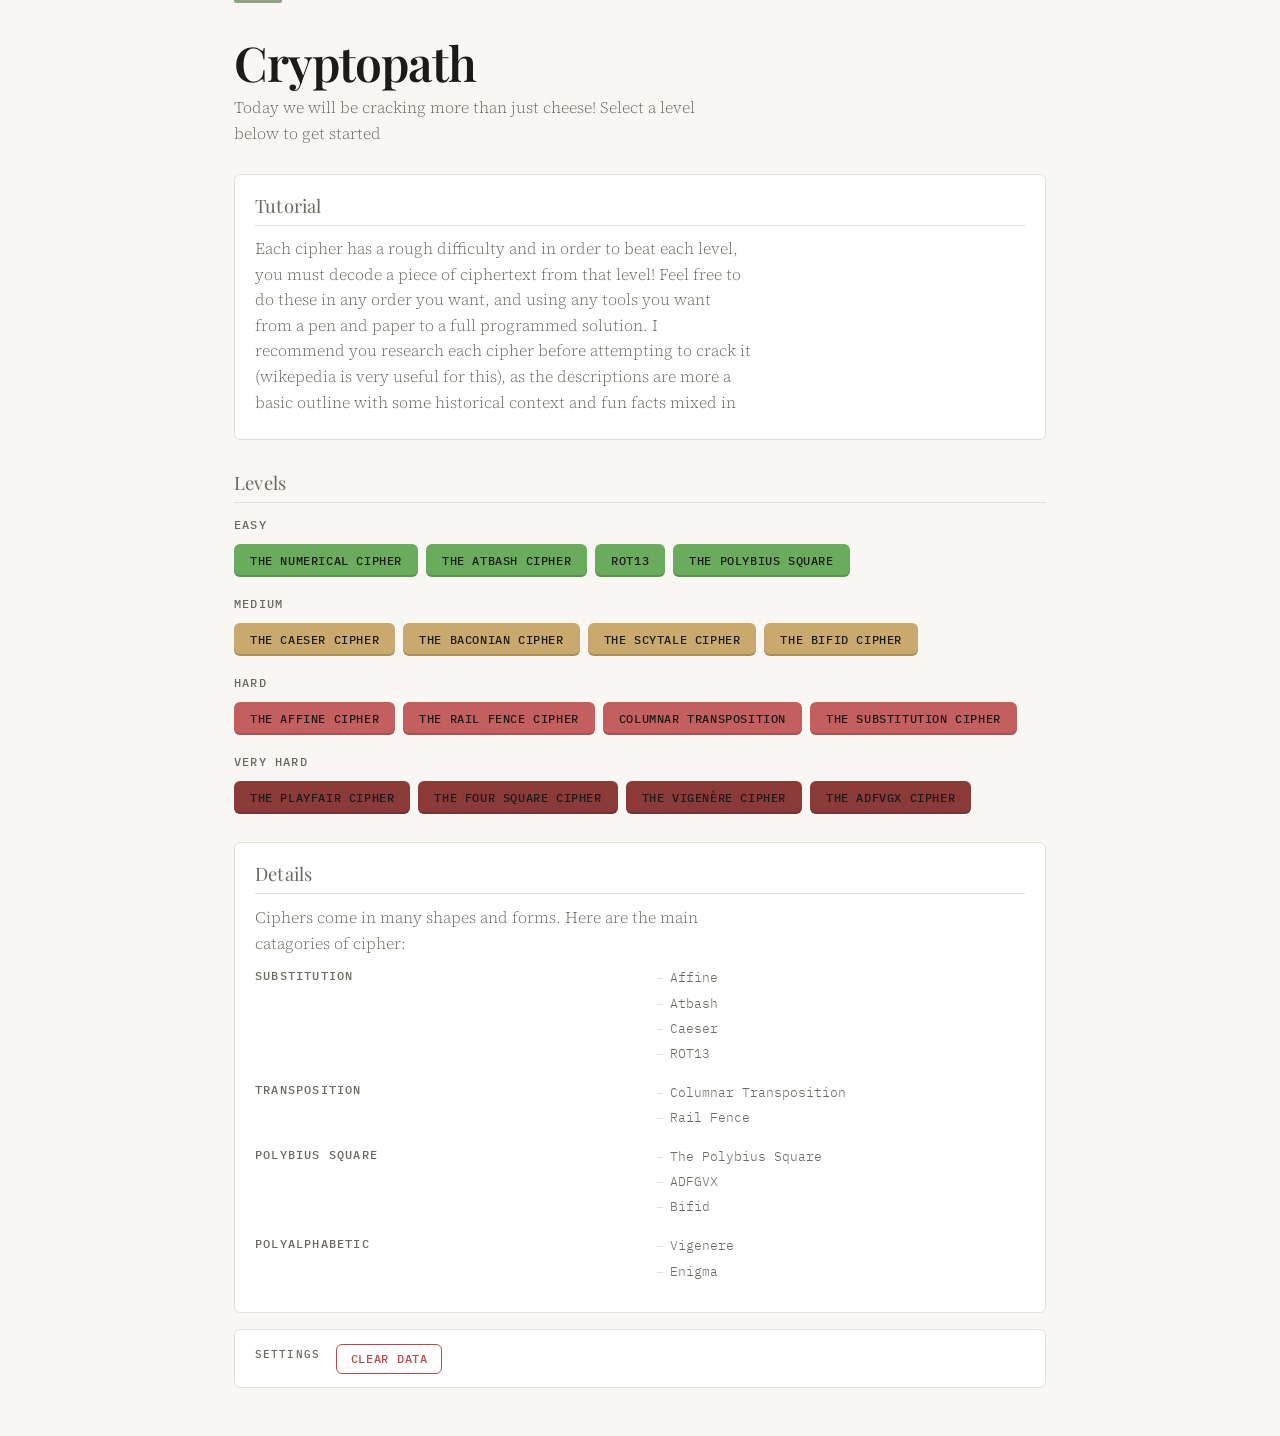
==== index.html @ cd08a880 "Added like all the project files Incredible" ====
<!doctype html>
<html>
    <head>
        <meta charset="UTF-8" />

        <link rel="stylesheet" href="index.css" />
        <title>Cryptopath</title>
        <script src="levelData.js"></script>
    </head>
    <body>
        <div id="title"></div>
        <h1>Cryptopath</h1>
        <p>
            Today we will be cracking more than just cheese! Select a level
            below to get started
        </p>
        <div id="tutorial">
            <h2>Tutorial</h2>
            <p>
                Each cipher has a rough difficulty and in order to beat each
                level, you must decode a piece of ciphertext from that level!
                Feel free to do these in any order you want, and using any tools
                you want from a pen and paper to a full programmed solution. I
                recommend you research each cipher before attempting to crack it
                (wikepedia is very useful for this), as the descriptions are
                more a basic outline with some historical context and fun facts
                mixed in
            </p>
        </div>
        <h2>Levels</h2>
        <div id="levelGrid"></div>
        <div id="details">
            <h2>Details</h2>
            <p>
                Ciphers come in many shapes and forms. Here are the main
                catagories of cipher:
            </p>
            <h3>Substitution</h3>
            <ul>
                <li>Affine</li>
                <li>Atbash</li>
                <li>Caeser</li>
                <li>ROT13</li>
            </ul>
            <h3>Transposition</h3>
            <ul>
                <li>Columnar Transposition</li>
                <li>Rail Fence</li>
            </ul>
            <h3>Polybius Square</h3>
            <ul>
                <li>The Polybius Square</li>
                <li>ADFGVX</li>
                <li>Bifid</li>
            </ul>
            <h3>Polyalphabetic</h3>
            <ul>
                <li>Vigenere</li>
                <li>Enigma</li>
            </ul>
        </div>
        <div id="settings">
            <h4>Settings</h4>
            <button
                type="button"
                id="clearData"
                onclick="
                    localStorage.clear();
                    alert(
                        'Data has been cleared, all levels marked as unfinished',
                    );
                    window.location.reload();
                "
            >
                Clear Data
            </button>
        </div>

        <script src="index.js"></script>
    </body>
</html>
---- index.css ----
@import url("https://fonts.googleapis.com/css2?family=Playfair+Display:wght@400;600&family=IBM+Plex+Mono:wght@400;500&family=Source+Serif+4:ital,wght@0,300;0,400;1,300&display=swap");

/* ─── Variables ─────────────────────────────────────────── */
:root {
    --bg: #f8f7f4;
    --surface: #ffffff;
    --border: #e4e1da;
    --text: #1c1b18;
    --text-muted: #6b6860;
    --accent: #4a6741;
    --accent-dim: #4a674118;
    --mono: "IBM Plex Mono", monospace;
    --serif: "Playfair Display", Georgia, serif;
    --body: "Source Serif 4", Georgia, serif;
    --radius: 6px;
    --max-w: 860px;
}

/* ─── Reset & Base ──────────────────────────────────────── */
*,
*::before,
*::after {
    box-sizing: border-box;
    margin: 0;
    padding: 0;
}

html {
    font-size: 16px;
}

body {
    background: var(--bg);
    color: var(--text);
    font-family: var(--body);
    font-weight: 300;
    line-height: 1.6;
    padding-bottom: 3rem;
    max-width: var(--max-w);
    margin: 0 auto;
    padding-left: 1.5rem;
    padding-right: 1.5rem;
}

/* ─── Typography ────────────────────────────────────────── */
h1 {
    font-family: var(--serif);
    font-size: clamp(2rem, 5vw, 3rem);
    font-weight: 600;
    line-height: 1.15;
    letter-spacing: -0.02em;
    color: var(--text);
}

h2 {
    font-family: var(--serif);
    font-size: 1.15rem;
    font-weight: 400;
    color: var(--text-muted);
    letter-spacing: 0.01em;
    padding-bottom: 0.3rem;
    border-bottom: 1px solid var(--border);
    margin-bottom: 0.6rem;
}

h3 {
    font-family: var(--mono);
    font-size: 0.75rem;
    font-weight: 500;
    text-transform: uppercase;
    letter-spacing: 0.1em;
    color: var(--text-muted);
    margin-bottom: 0.4rem;
}

h4 {
    font-family: var(--mono);
    font-size: 0.7rem;
    font-weight: 500;
    text-transform: uppercase;
    letter-spacing: 0.1em;
    color: var(--text-muted);
    margin-bottom: 0.5rem;
}

p {
    color: var(--text-muted);
    margin-bottom: 0.5rem;
    max-width: 62ch;
}

ul {
    list-style: none;
    padding: 0;
    margin: 0 0 0.75rem;
}

ul li {
    font-family: var(--mono);
    font-size: 0.8rem;
    color: var(--text-muted);
    padding: 0.15rem 0;
    padding-left: 0.9rem;
    position: relative;
}

ul li::before {
    content: "\2013";
    position: absolute;
    left: 0;
    color: var(--border);
}

/* ─── Title / Hero ──────────────────────────────────────── */
#title {
    height: 3px;
    background: var(--accent);
    border-radius: 0 0 2px 2px;
    width: 3rem;
    margin-bottom: 2rem;
    opacity: 0.6;
}

body > h1 {
    margin-bottom: 0.3rem;
}
body > p {
    margin-bottom: 1.75rem;
}

/* ─── Tutorial ──────────────────────────────────────────── */
#tutorial {
    background: var(--surface);
    border: 1px solid var(--border);
    border-radius: var(--radius);
    padding: 1rem 1.25rem;
    margin-bottom: 1.75rem;
}

/* ─── Level Grid ────────────────────────────────────────── */
body > h2 {
    margin-bottom: 0.75rem;
}

#levelGrid {
    display: flex;
    flex-wrap: wrap;
    gap: 0.5rem;
    align-items: flex-start;
    margin-bottom: 1.75rem;
}

/* Difficulty headings injected by JS */
#levelGrid h3 {
    width: 100%;
    margin-top: 0.6rem;
    margin-bottom: 0.1rem;
}

#levelGrid h3:first-child {
    margin-top: 0;
}

/* Level buttons – JS sets background-color inline for difficulty/completion.
   We handle shape, text, and hover here. */
#levelGrid button {
    font-family: var(--mono);
    font-size: 0.75rem;
    font-weight: 500;
    letter-spacing: 0.05em;
    text-transform: uppercase;
    color: #1c1b18;
    border: none;
    border-radius: var(--radius);
    padding: 0.55rem 1rem;
    cursor: pointer;
    transition:
        filter 0.15s,
        transform 0.1s;
    /* Keep JS background-color but add a subtle inner shadow for depth */
    box-shadow: inset 0 -2px 0 rgba(0, 0, 0, 0.15);
}

#levelGrid button:hover {
    filter: brightness(1.1);
    transform: translateY(-1px);
}

#levelGrid button:active {
    transform: translateY(0);
    filter: brightness(0.95);
    box-shadow: inset 0 1px 0 rgba(0, 0, 0, 0.1);
}

/* ─── Details ───────────────────────────────────────────── */
#details {
    background: var(--surface);
    border: 1px solid var(--border);
    border-radius: var(--radius);
    padding: 1rem 1.25rem;
    margin-bottom: 1rem;
    /* Lay out the cipher category columns */
    display: grid;
    grid-template-columns: 1fr 1fr;
    grid-template-rows: auto;
    column-gap: 2rem;
    row-gap: 0.1rem;
}

/* Span intro text and heading across both columns */
#details > h2,
#details > p {
    grid-column: 1 / -1;
}

/* ─── Settings ──────────────────────────────────────────── */
#settings {
    background: var(--surface);
    border: 1px solid var(--border);
    border-radius: var(--radius);
    padding: 0.85rem 1.25rem;
    display: flex;
    align-items: center;
    gap: 1rem;
}

#clearData {
    font-family: var(--mono);
    font-size: 0.75rem;
    font-weight: 500;
    letter-spacing: 0.06em;
    text-transform: uppercase;
    color: #b94a4a;
    background: transparent;
    border: 1px solid #b94a4a;
    border-radius: var(--radius);
    padding: 0.4rem 0.85rem;
    cursor: pointer;
    transition:
        background 0.15s,
        color 0.15s;
}

#clearData:hover {
    background: #b94a4a;
    color: #fff;
}

/* ─── Responsive ────────────────────────────────────────── */
@media (max-width: 520px) {
    #details {
        grid-template-columns: 1fr;
    }

    #levelGrid button {
        font-size: 0.7rem;
        padding: 0.5rem 0.75rem;
    }
}
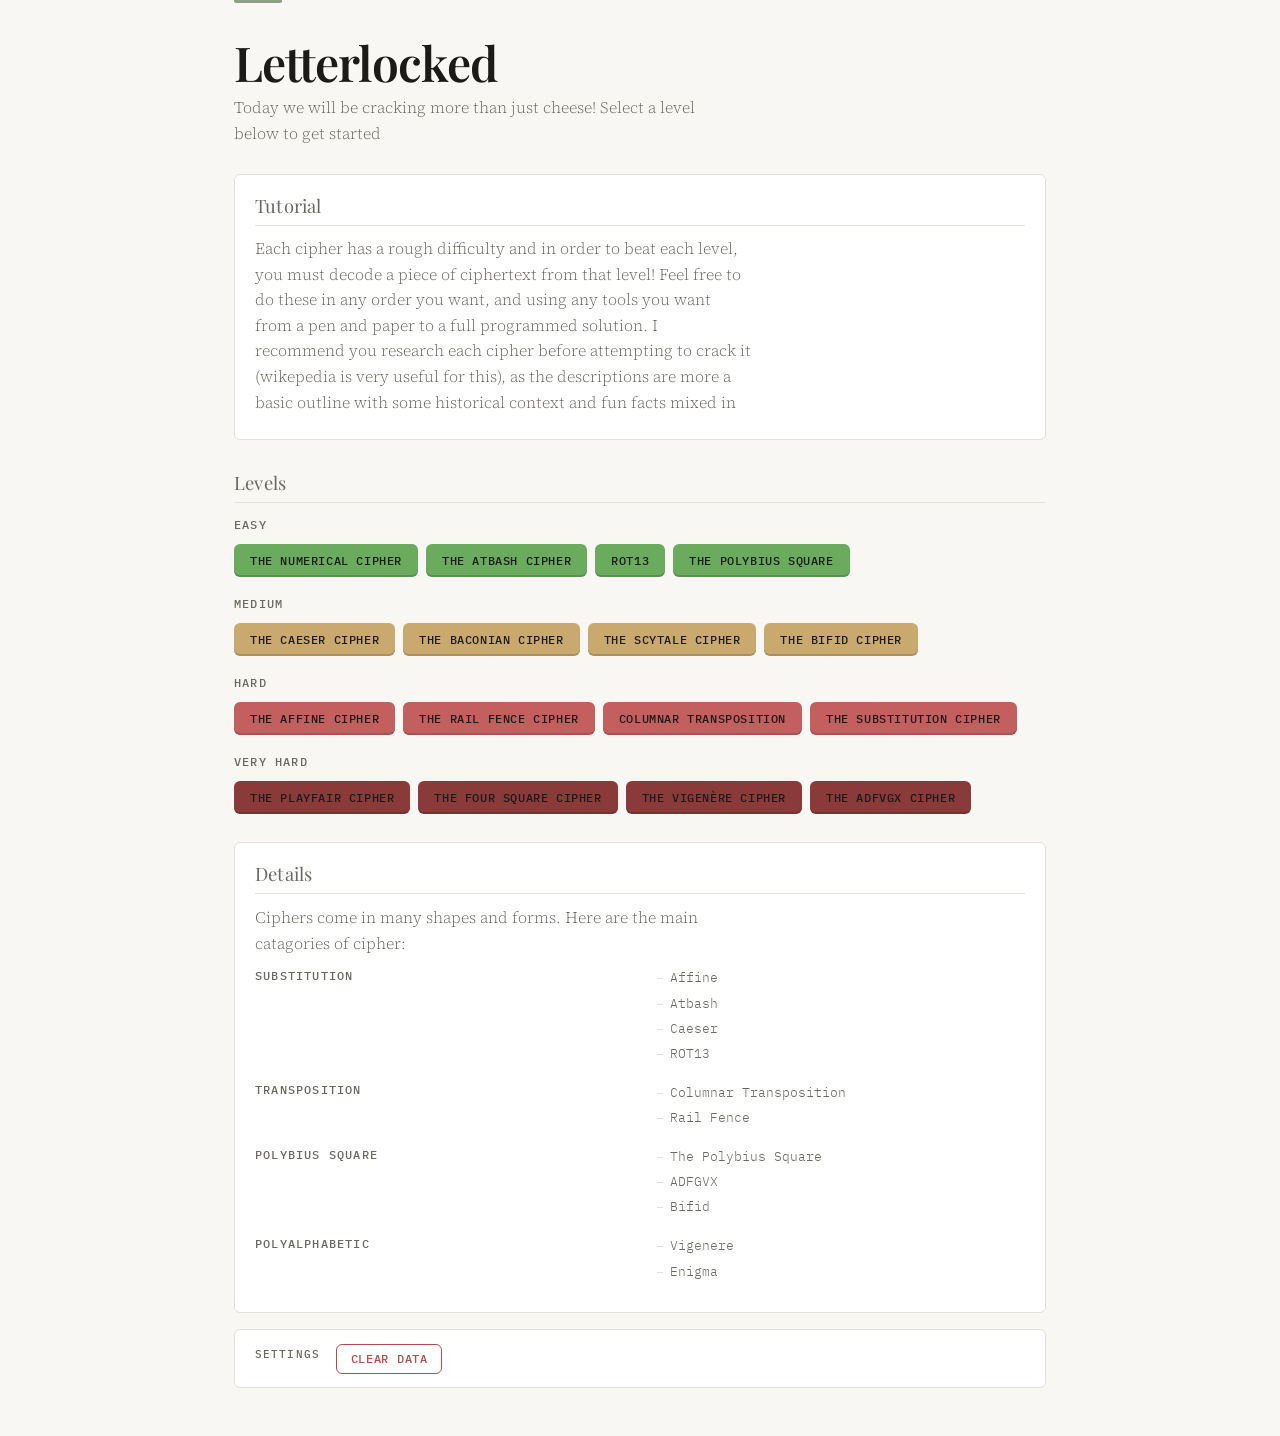
==== commit c9b8161a: "Updated name" ====
--- a/index.html
+++ b/index.html
@@ -4,12 +4,12 @@
         <meta charset="UTF-8" />
 
         <link rel="stylesheet" href="index.css" />
-        <title>Cryptopath</title>
+        <title>Letterlocked</title>
         <script src="levelData.js"></script>
     </head>
     <body>
         <div id="title"></div>
-        <h1>Cryptopath</h1>
+        <h1>Letterlocked</h1>
         <p>
             Today we will be cracking more than just cheese! Select a level
             below to get started
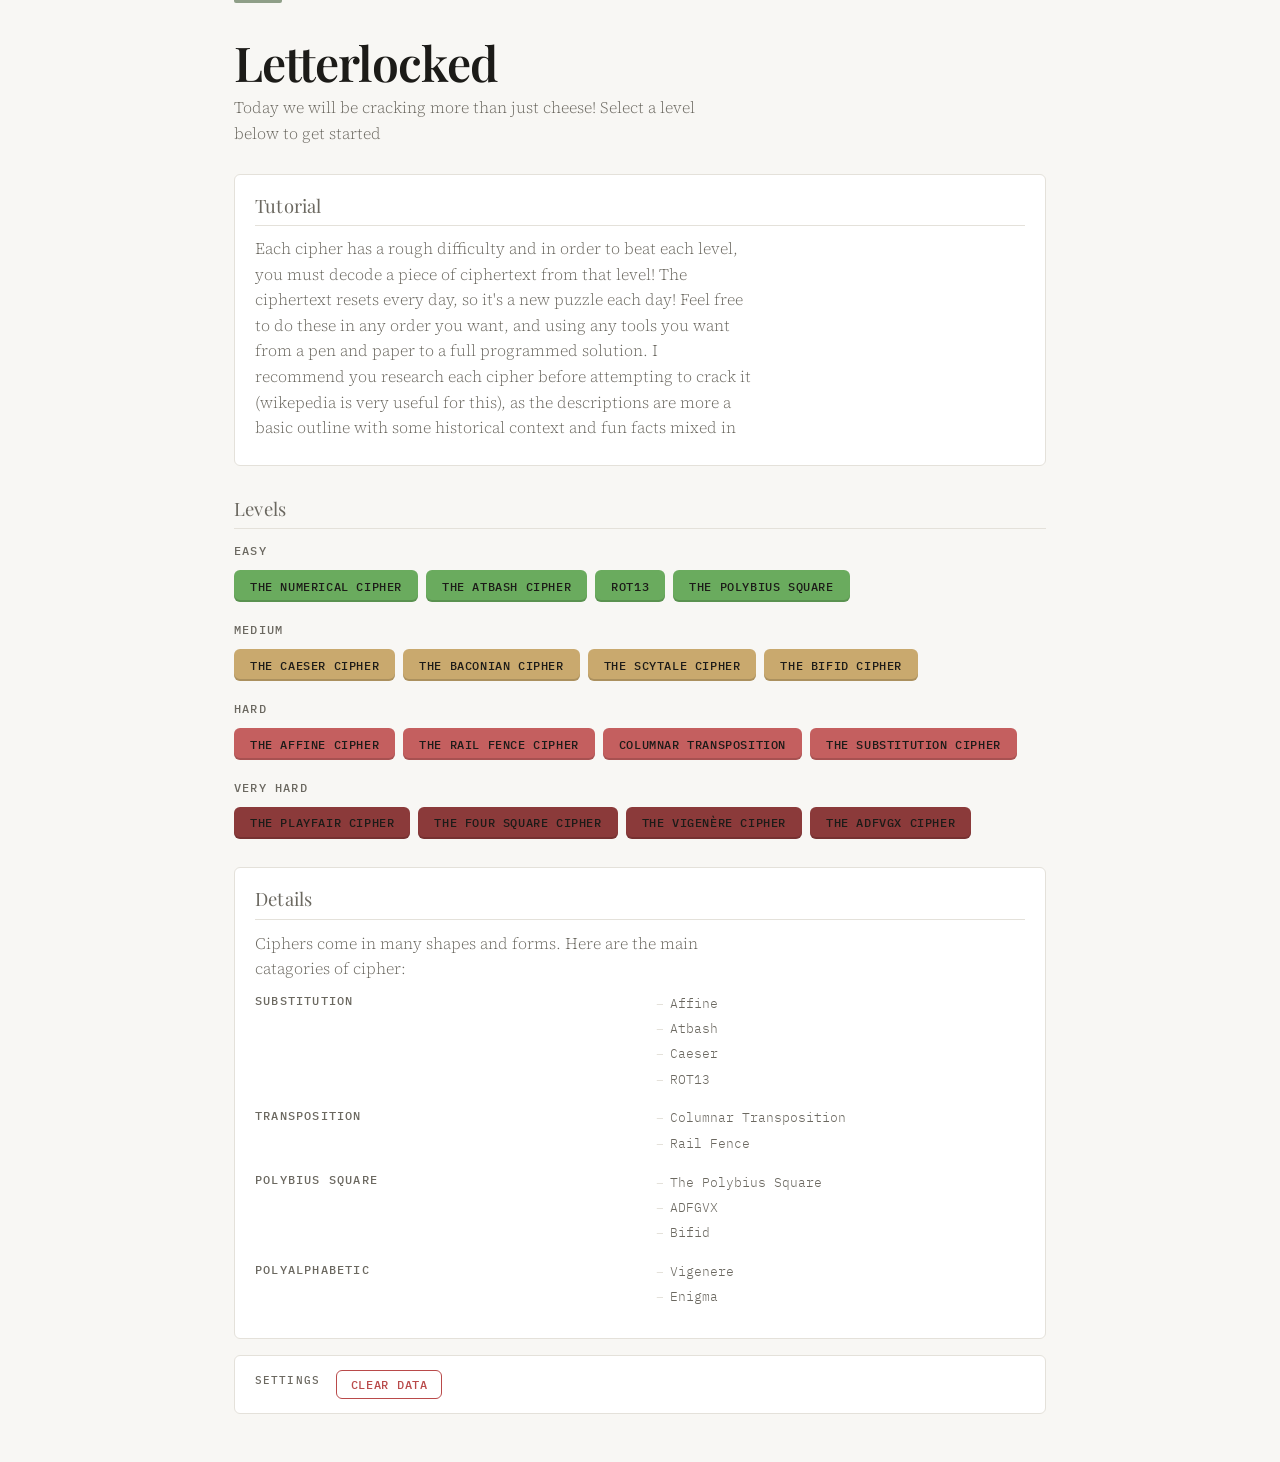
==== commit 01eba0ee: "Updated program now include procedurally generating ciphertexts now fades out completed ciphers no" ====
--- a/index.html
+++ b/index.html
@@ -19,6 +19,7 @@
             <p>
                 Each cipher has a rough difficulty and in order to beat each
                 level, you must decode a piece of ciphertext from that level!
+                The ciphertext resets every day, so it's a new puzzle each day!
                 Feel free to do these in any order you want, and using any tools
                 you want from a pen and paper to a full programmed solution. I
                 recommend you research each cipher before attempting to crack it
